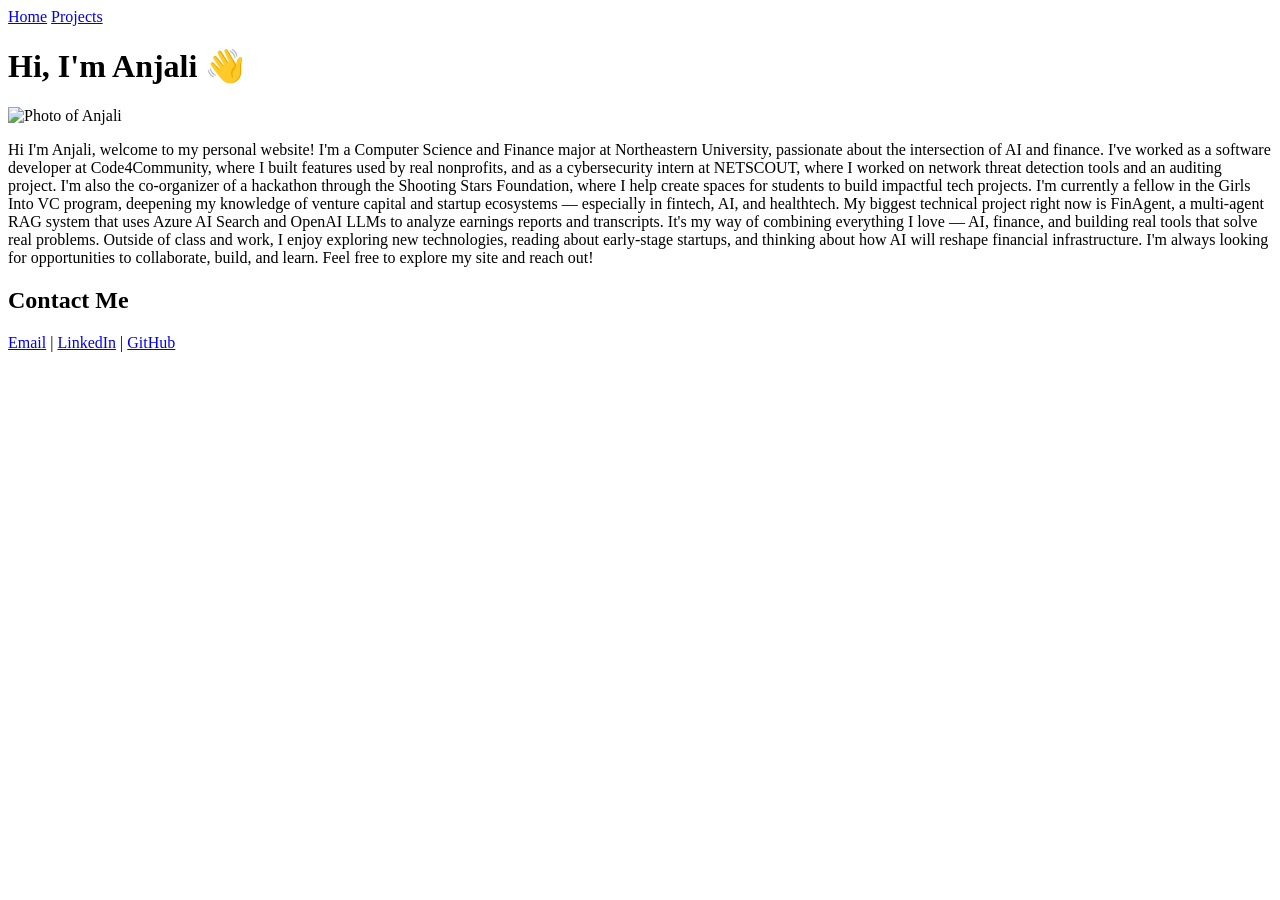
==== index.html @ 1cfe95ff "Create index.html" ====
<!DOCTYPE html>
<html lang="en">
<head>
  <meta charset="UTF-8" />
  <meta name="viewport" content="width=device-width, initial-scale=1.0"/>
  <title>Anjali's Website</title>
  <link rel="stylesheet" href="style.css" />
</head>
<body>

  <nav>
    <a href="index.html">Home</a>
    <a href="projects.html">Projects</a>
  </nav>

  <header>
    <h1>Hi, I'm Anjali 👋</h1>
  </header>

  <main>
    <img src="images/photo.jpg" alt="Photo of Anjali" class="profile-img"/>

    <p>
      Hi I'm Anjali, welcome to my personal website! I'm a Computer Science and Finance 
      major at Northeastern University, passionate about the 
      intersection of AI and finance. I've worked as a software developer 
      at Code4Community, where I built features used by real nonprofits, 
      and as a cybersecurity intern at NETSCOUT, where I worked on 
      network threat detection tools and an auditing project.

      I'm also the co-organizer of a hackathon through the Shooting Stars 
      Foundation, where I help create spaces for students to build 
      impactful tech projects. I'm currently a fellow in the Girls Into VC 
      program, deepening my knowledge of venture capital and startup 
      ecosystems — especially in fintech, AI, and healthtech.

      My biggest technical project right now is FinAgent, a multi-agent 
      RAG system that uses Azure AI Search and OpenAI LLMs to analyze 
      earnings reports and transcripts. It's my way of combining 
      everything I love — AI, finance, and building real tools that solve 
      real problems.

      Outside of class and work, I enjoy exploring new technologies, 
      reading about early-stage startups, and thinking about how AI will 
      reshape financial infrastructure. I'm always looking for 
      opportunities to collaborate, build, and learn. Feel free to 
      explore my site and reach out!
    </p>
  </main>

  <footer>
    <h2>Contact Me</h2>
    <p>
      <a href="mailto:anjalisilina@gmail.com">Email</a> |
      <a href="https://www.linkedin.com/in/anjalisilina/" target="_blank">LinkedIn</a> |
      <a href="https://github.com/anjalisilina/" target="_blank">GitHub</a>
    </p>
  </footer>

</body>
</html>
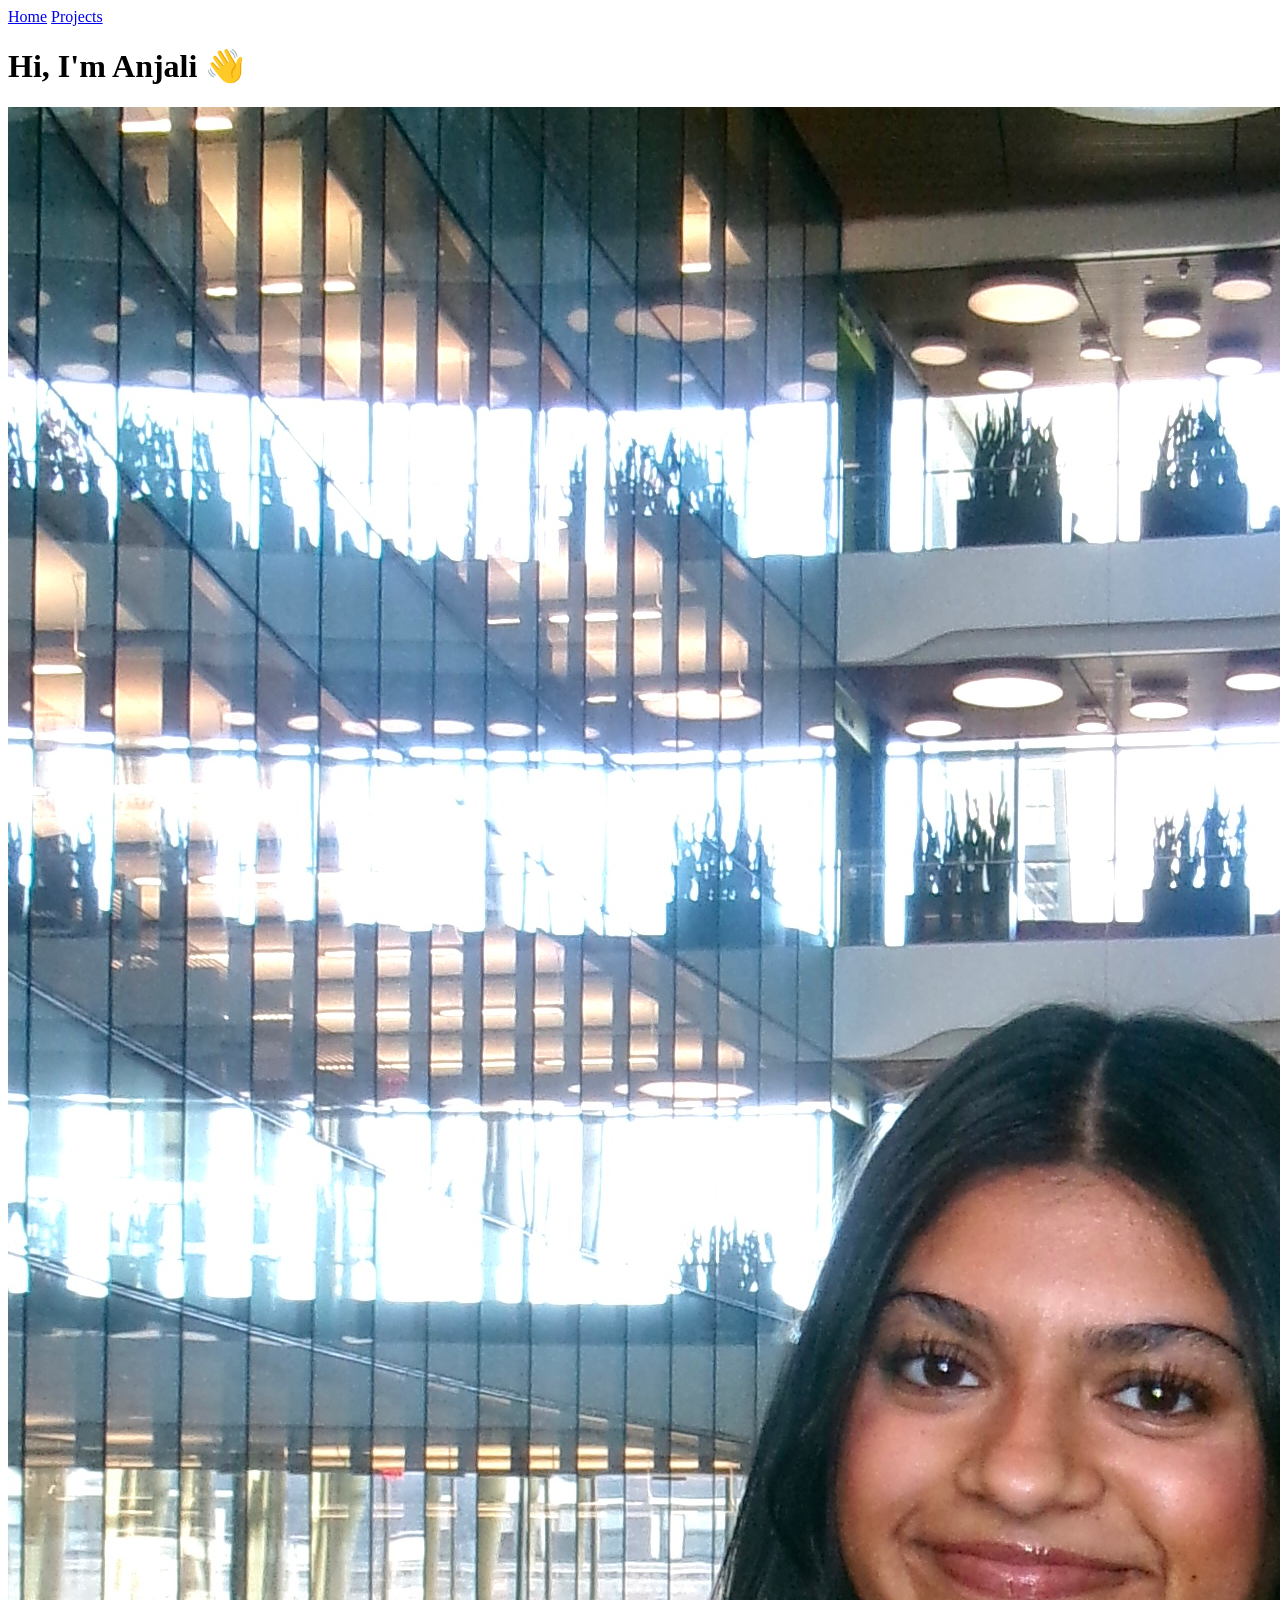
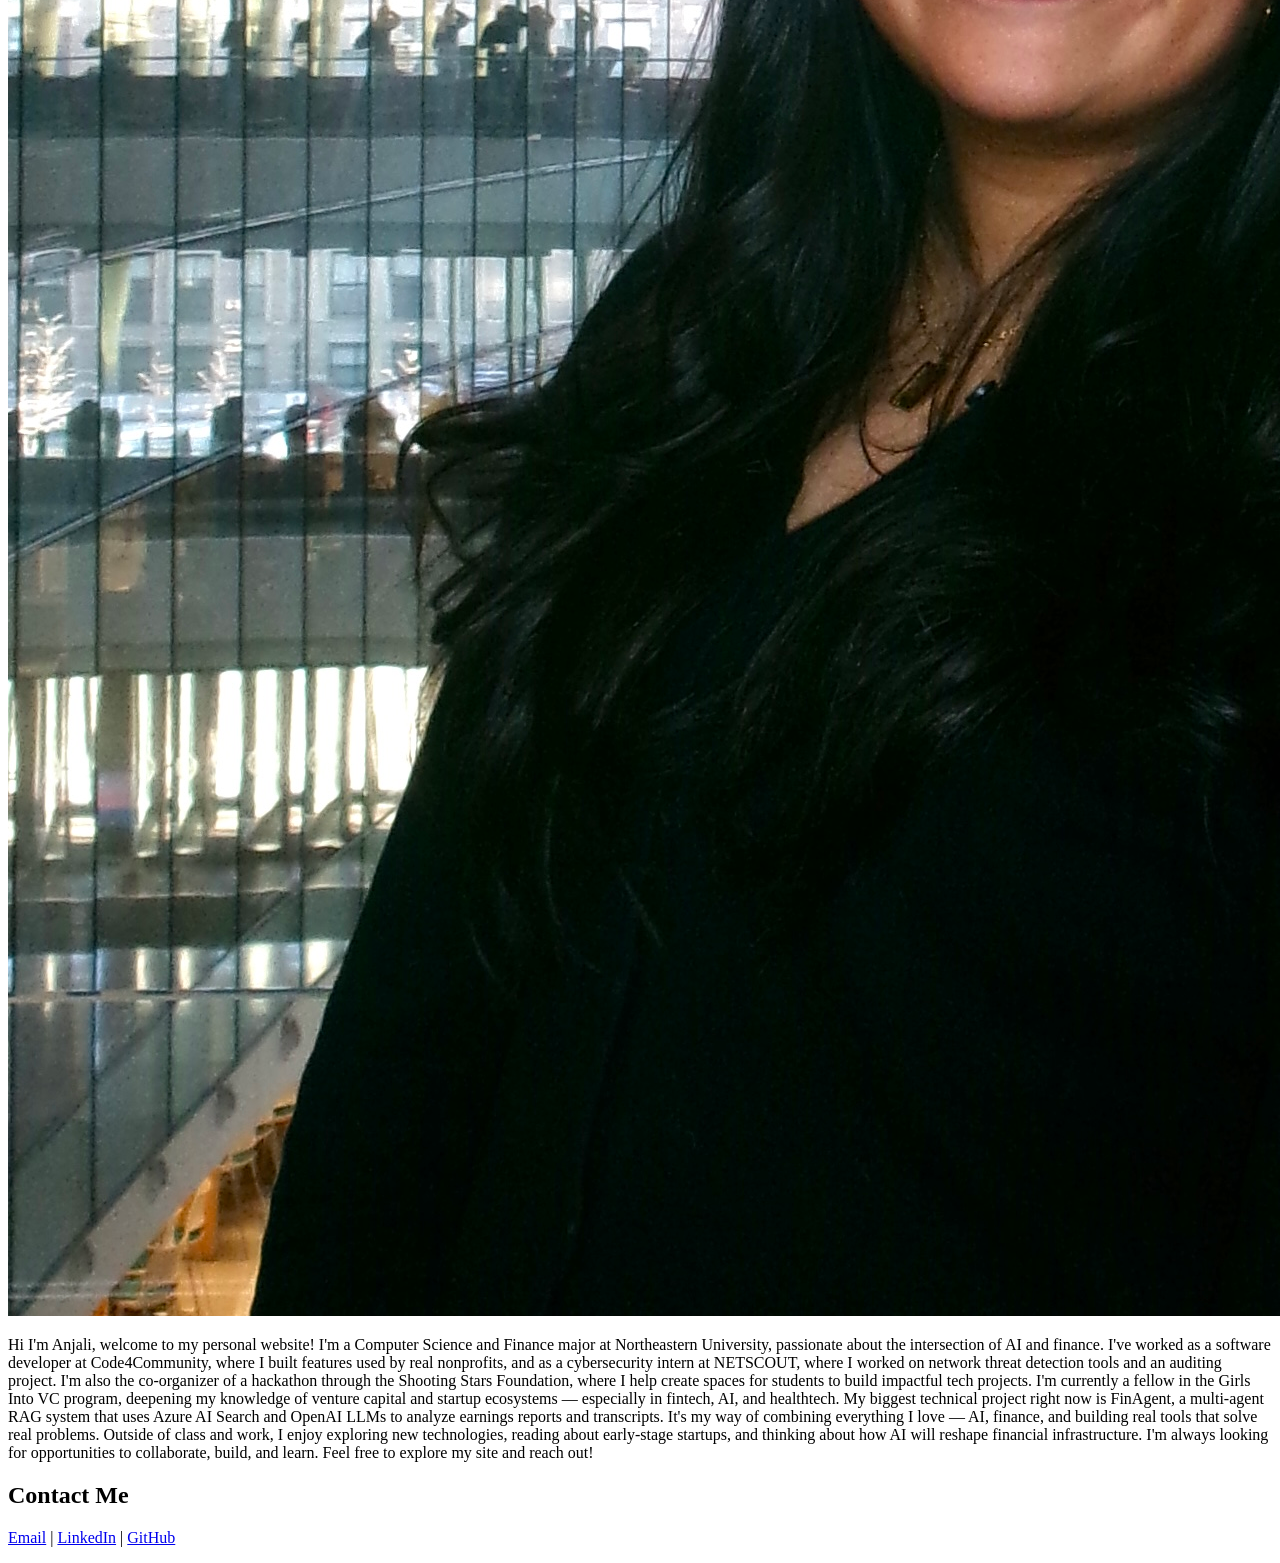
==== commit fc288674: "Update profile image in index.html" ====
--- a/index.html
+++ b/index.html
@@ -18,7 +18,7 @@
   </header>
 
   <main>
-    <img src="images/photo.jpg" alt="Photo of Anjali" class="profile-img"/>
+    <img src="profile_pic.jpg" alt="Photo of Anjali" class="profile-img"/>
 
     <p>
       Hi I'm Anjali, welcome to my personal website! I'm a Computer Science and Finance 
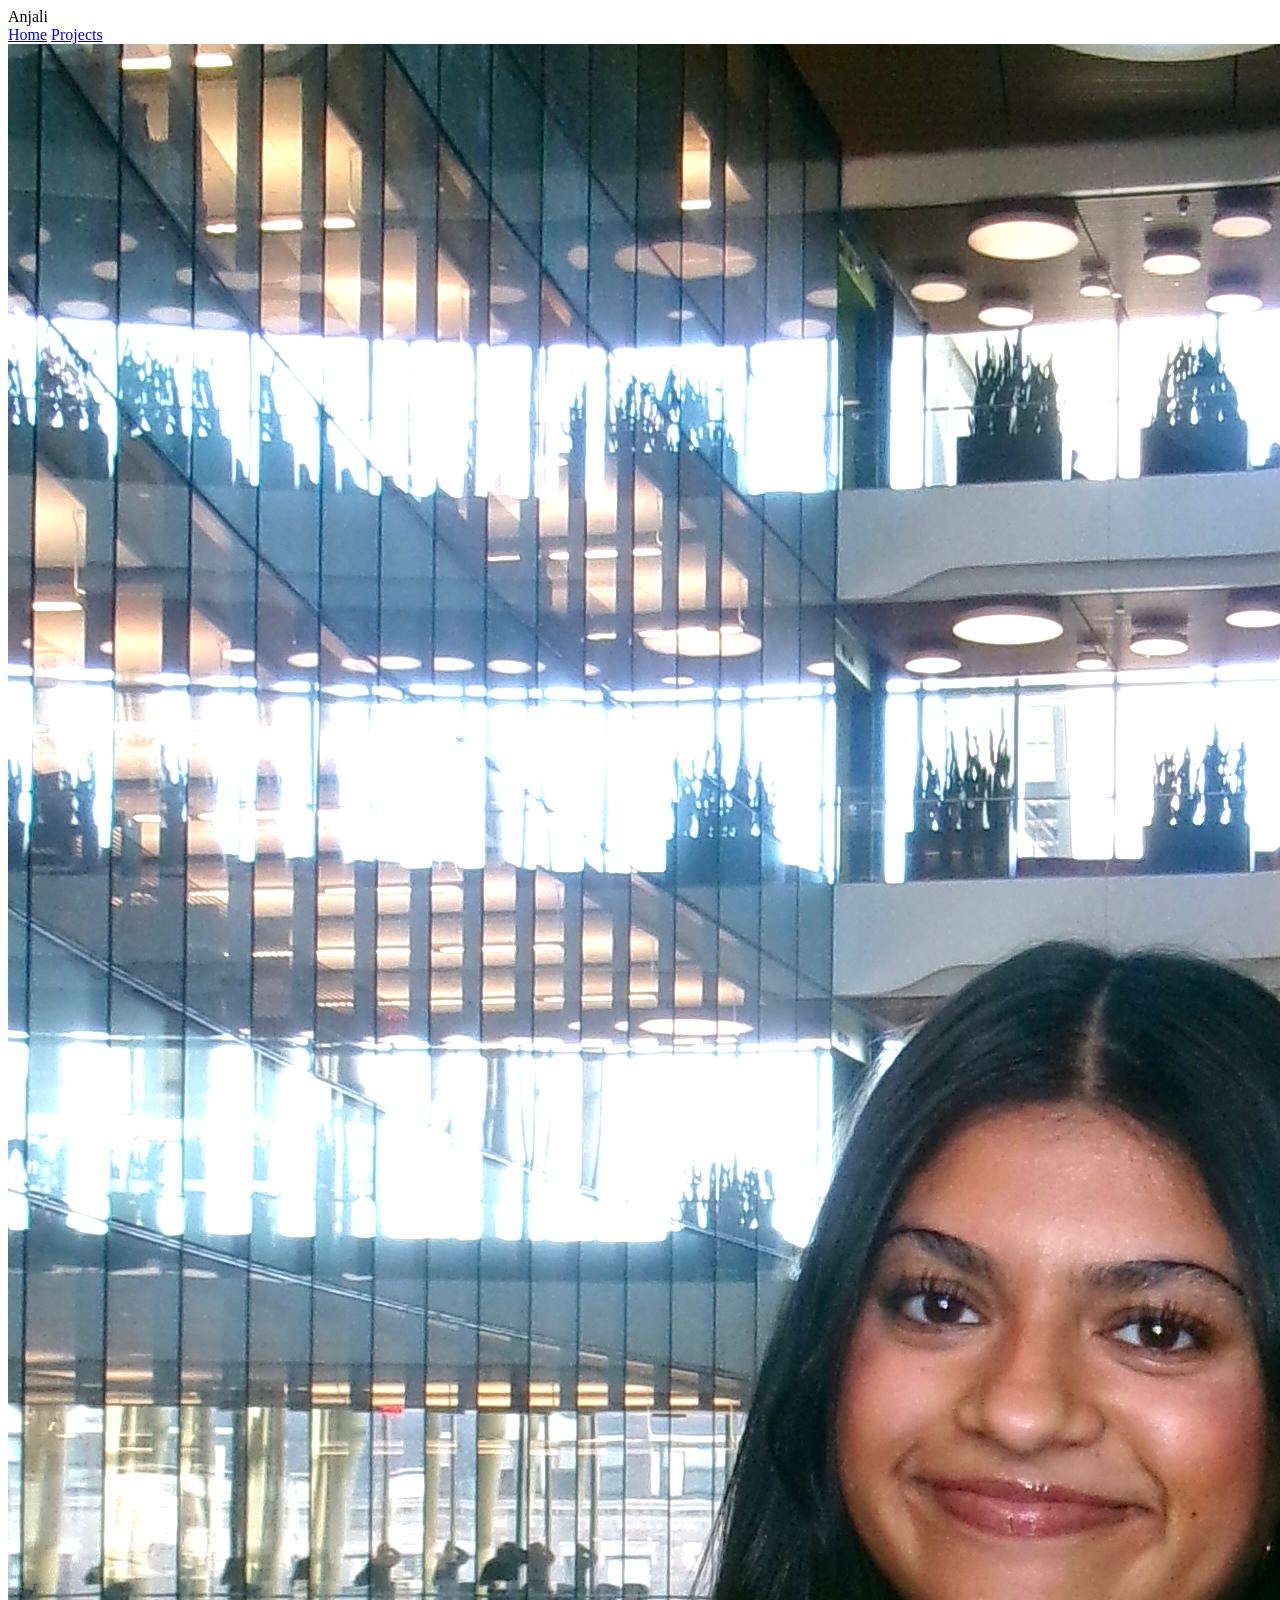
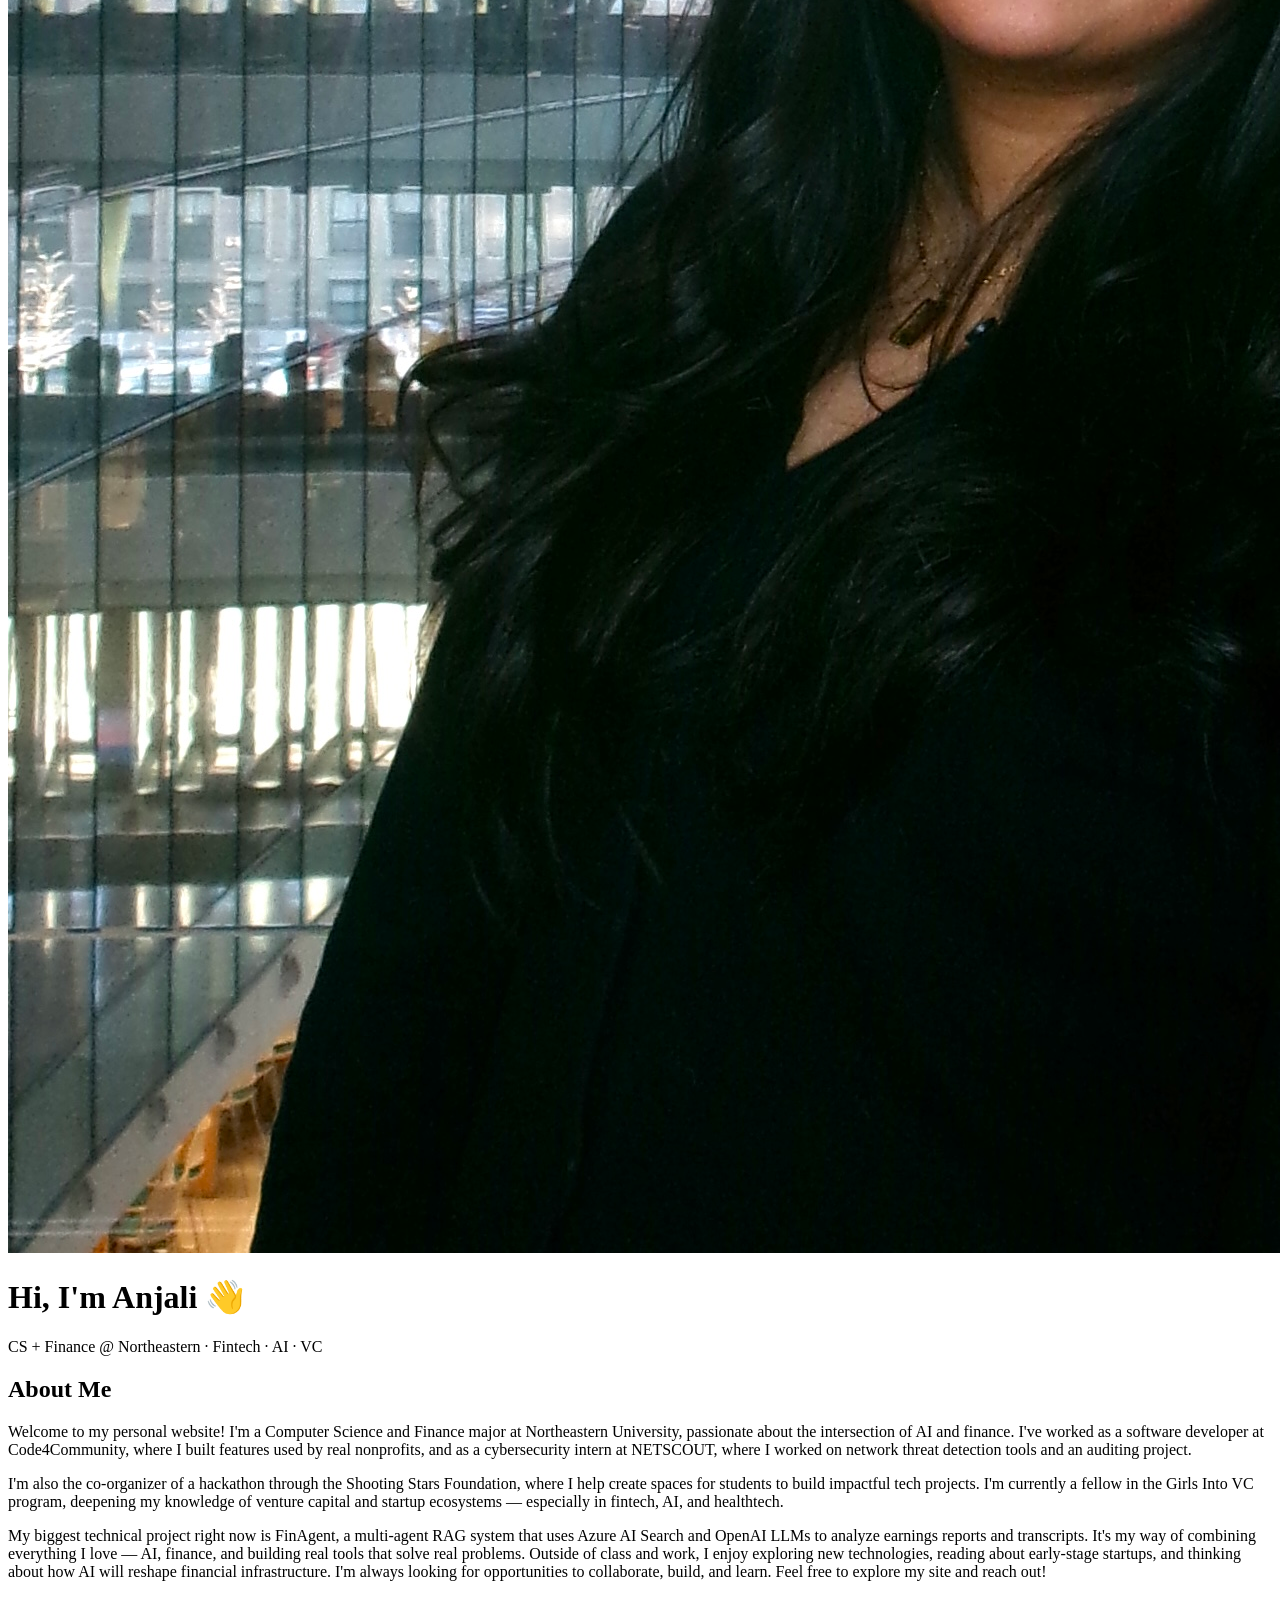
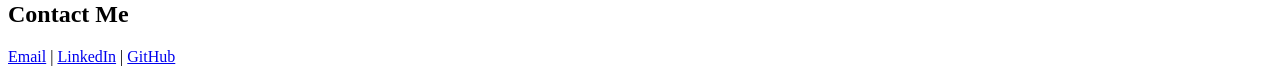
==== commit 94880679: "Edit index.html" ====
--- a/index.html
+++ b/index.html
@@ -7,47 +7,50 @@
   <link rel="stylesheet" href="style.css" />
 </head>
 <body>
-
   <nav>
-    <a href="index.html">Home</a>
-    <a href="projects.html">Projects</a>
+    <div class="nav-logo">Anjali</div>
+    <div class="nav-links">
+      <a href="index.html">Home</a>
+      <a href="projects.html">Projects</a>
+    </div>
   </nav>
-
-  <header>
-    <h1>Hi, I'm Anjali 👋</h1>
+  <header class="hero">
+    <img src="profile_pic.jpg" alt="Photo of Anjali" class="profile-img"/>
+    <div class="hero-text">
+      <h1>Hi, I'm Anjali 👋</h1>
+      <p class="tagline">CS + Finance @ Northeastern · Fintech · AI · VC</p>
+    </div>
   </header>
-
   <main>
-    <img src="profile_pic.jpg" alt="Photo of Anjali" class="profile-img"/>
-
-    <p>
-      Hi I'm Anjali, welcome to my personal website! I'm a Computer Science and Finance 
-      major at Northeastern University, passionate about the 
-      intersection of AI and finance. I've worked as a software developer 
-      at Code4Community, where I built features used by real nonprofits, 
-      and as a cybersecurity intern at NETSCOUT, where I worked on 
-      network threat detection tools and an auditing project.
-
-      I'm also the co-organizer of a hackathon through the Shooting Stars 
-      Foundation, where I help create spaces for students to build 
-      impactful tech projects. I'm currently a fellow in the Girls Into VC 
-      program, deepening my knowledge of venture capital and startup 
-      ecosystems — especially in fintech, AI, and healthtech.
-
-      My biggest technical project right now is FinAgent, a multi-agent 
-      RAG system that uses Azure AI Search and OpenAI LLMs to analyze 
-      earnings reports and transcripts. It's my way of combining 
-      everything I love — AI, finance, and building real tools that solve 
-      real problems.
-
-      Outside of class and work, I enjoy exploring new technologies, 
-      reading about early-stage startups, and thinking about how AI will 
-      reshape financial infrastructure. I'm always looking for 
-      opportunities to collaborate, build, and learn. Feel free to 
-      explore my site and reach out!
-    </p>
+    <section class="about">
+      <h2>About Me</h2>
+      <p>
+        Welcome to my personal website! I'm a Computer Science and Finance
+        major at Northeastern University, passionate about the intersection
+        of AI and finance. I've worked as a software developer at Code4Community,
+        where I built features used by real nonprofits, and as a cybersecurity
+        intern at NETSCOUT, where I worked on network threat detection tools
+        and an auditing project.
+      </p>
+      <p>
+        I'm also the co-organizer of a hackathon through the Shooting Stars
+        Foundation, where I help create spaces for students to build impactful
+        tech projects. I'm currently a fellow in the Girls Into VC program,
+        deepening my knowledge of venture capital and startup ecosystems —
+        especially in fintech, AI, and healthtech.
+      </p>
+      <p>
+        My biggest technical project right now is FinAgent, a multi-agent RAG
+        system that uses Azure AI Search and OpenAI LLMs to analyze earnings
+        reports and transcripts. It's my way of combining everything I love —
+        AI, finance, and building real tools that solve real problems. Outside
+        of class and work, I enjoy exploring new technologies, reading about
+        early-stage startups, and thinking about how AI will reshape financial
+        infrastructure. I'm always looking for opportunities to collaborate,
+        build, and learn. Feel free to explore my site and reach out!
+      </p>
+    </section>
   </main>
-
   <footer>
     <h2>Contact Me</h2>
     <p>
@@ -56,6 +59,5 @@
       <a href="https://github.com/anjalisilina/" target="_blank">GitHub</a>
     </p>
   </footer>
-
 </body>
 </html>
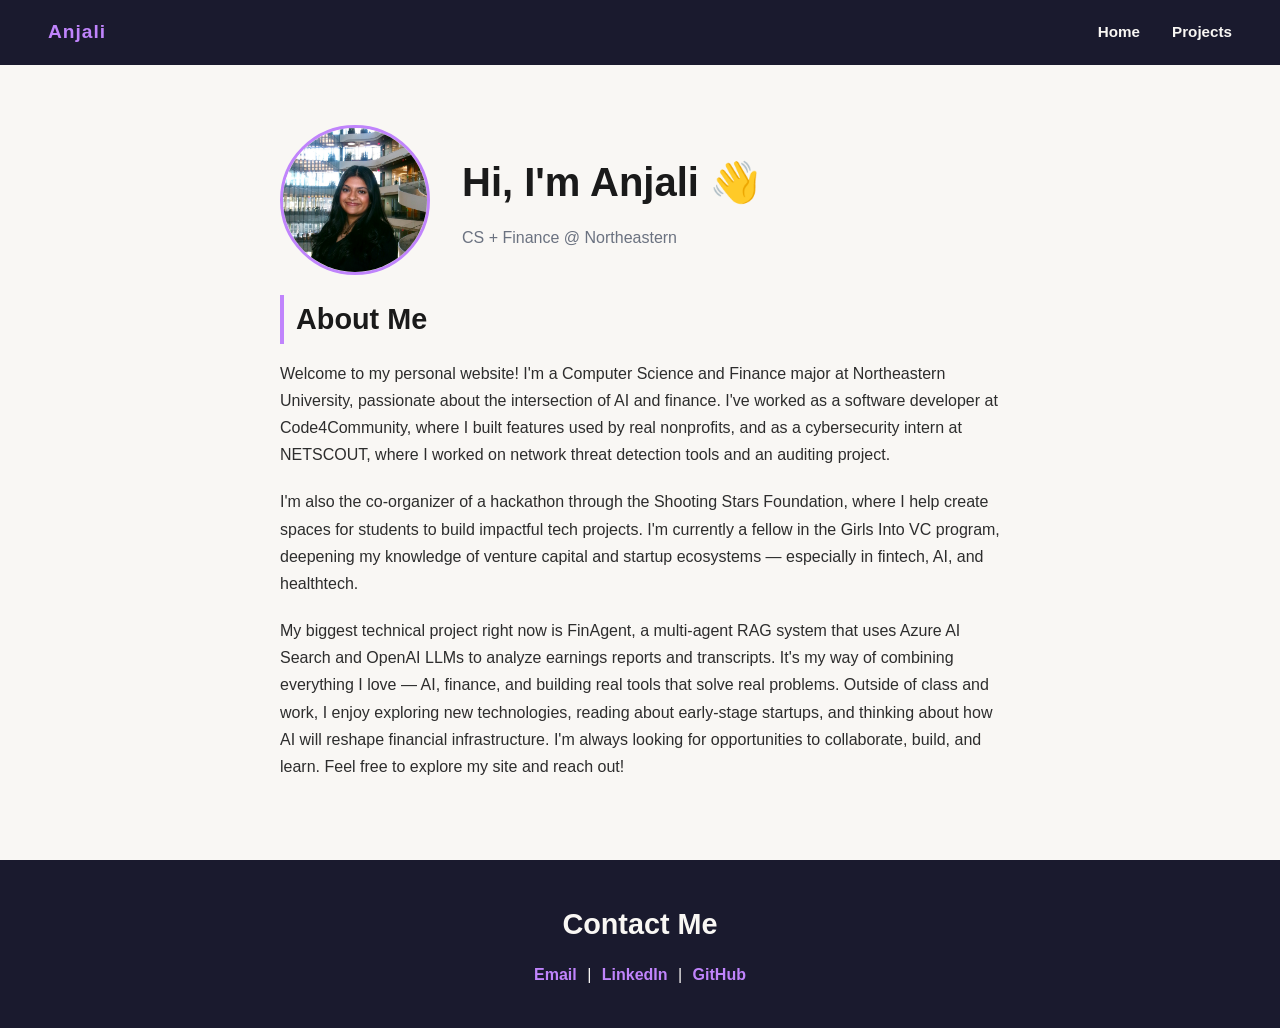
==== commit 2988c047: "Remove extra tags from tagline paragraph" ====
--- a/index.html
+++ b/index.html
@@ -18,7 +18,7 @@
     <img src="profile_pic.jpg" alt="Photo of Anjali" class="profile-img"/>
     <div class="hero-text">
       <h1>Hi, I'm Anjali 👋</h1>
-      <p class="tagline">CS + Finance @ Northeastern · Fintech · AI · VC</p>
+      <p class="tagline">CS + Finance @ Northeastern</p>
     </div>
   </header>
   <main>
--- a/style.css
+++ b/style.css
@@ -0,0 +1,160 @@
+@import url('https://fonts.googleapis.com/css2?family=Inter:wght@400;600;700&display=swap');
+
+* {
+  margin: 0;
+  padding: 0;
+  box-sizing: border-box;
+}
+
+body {
+  font-family: 'Inter', sans-serif;
+  background-color: #f9f7f4;
+  color: #2d2d2d;
+  line-height: 1.7;
+}
+
+nav {
+  position: sticky;
+  top: 0;
+  z-index: 100;
+  background-color: #1a1a2e;
+  padding: 16px 48px;
+  display: flex;
+  justify-content: space-between;
+  align-items: center;
+}
+
+.nav-logo {
+  color: #c084fc;
+  font-size: 1.2rem;
+  font-weight: 700;
+  letter-spacing: 0.05em;
+}
+
+.nav-links {
+  display: flex;
+  gap: 32px;
+}
+
+.nav-links a {
+  color: #f9f7f4;
+  text-decoration: none;
+  font-weight: 600;
+  font-size: 0.95rem;
+}
+
+.nav-links a:hover {
+  color: #c084fc;
+}
+
+header.hero {
+  display: flex;
+  align-items: center;
+  gap: 32px;
+  max-width: 800px;
+  margin: 60px auto 0;
+  padding: 0 40px;
+}
+
+header {
+  padding: 60px 40px 20px;
+  max-width: 800px;
+  margin: 0 auto;
+}
+
+.hero-text h1 {
+  font-size: 2.5rem;
+  font-weight: 700;
+  color: #1a1a1a;
+}
+
+.tagline {
+  margin-top: 8px;
+  font-size: 1rem;
+  color: #6b7280;
+  font-weight: 500;
+}
+
+h1 {
+  font-size: 2.5rem;
+  font-weight: 700;
+  color: #1a1a1a;
+}
+
+h2 {
+  font-size: 1.8rem;
+  font-weight: 600;
+  color: #1a1a1a;
+  margin-bottom: 12px;
+}
+
+h3 {
+  font-size: 1.2rem;
+  margin: 28px 0 10px;
+  color: #4a4a4a;
+}
+
+main {
+  max-width: 800px;
+  margin: 0 auto;
+  padding: 20px 40px 60px;
+}
+
+.about h2 {
+  border-left: 4px solid #c084fc;
+  padding-left: 12px;
+  margin-bottom: 16px;
+}
+
+main p {
+  margin-bottom: 20px;
+  font-size: 1rem;
+}
+
+.profile-img {
+  width: 150px;
+  height: 150px;
+  border-radius: 50%;
+  object-fit: cover;
+  flex-shrink: 0;
+  border: 3px solid #c084fc;
+}
+
+.banner-img {
+  width: 100%;
+  max-height: 240px;
+  object-fit: cover;
+  border-radius: 12px;
+  margin-bottom: 28px;
+}
+
+ul {
+  padding-left: 24px;
+}
+
+ul li {
+  margin-bottom: 10px;
+}
+
+footer {
+  background-color: #1a1a2e;
+  color: #f9f7f4;
+  text-align: center;
+  padding: 40px 20px;
+}
+
+footer h2 {
+  color: #f9f7f4;
+  margin-bottom: 12px;
+}
+
+footer a {
+  color: #c084fc;
+  text-decoration: none;
+  margin: 0 6px;
+  font-weight: 600;
+}
+
+footer a:hover {
+  text-decoration: underline;
+}
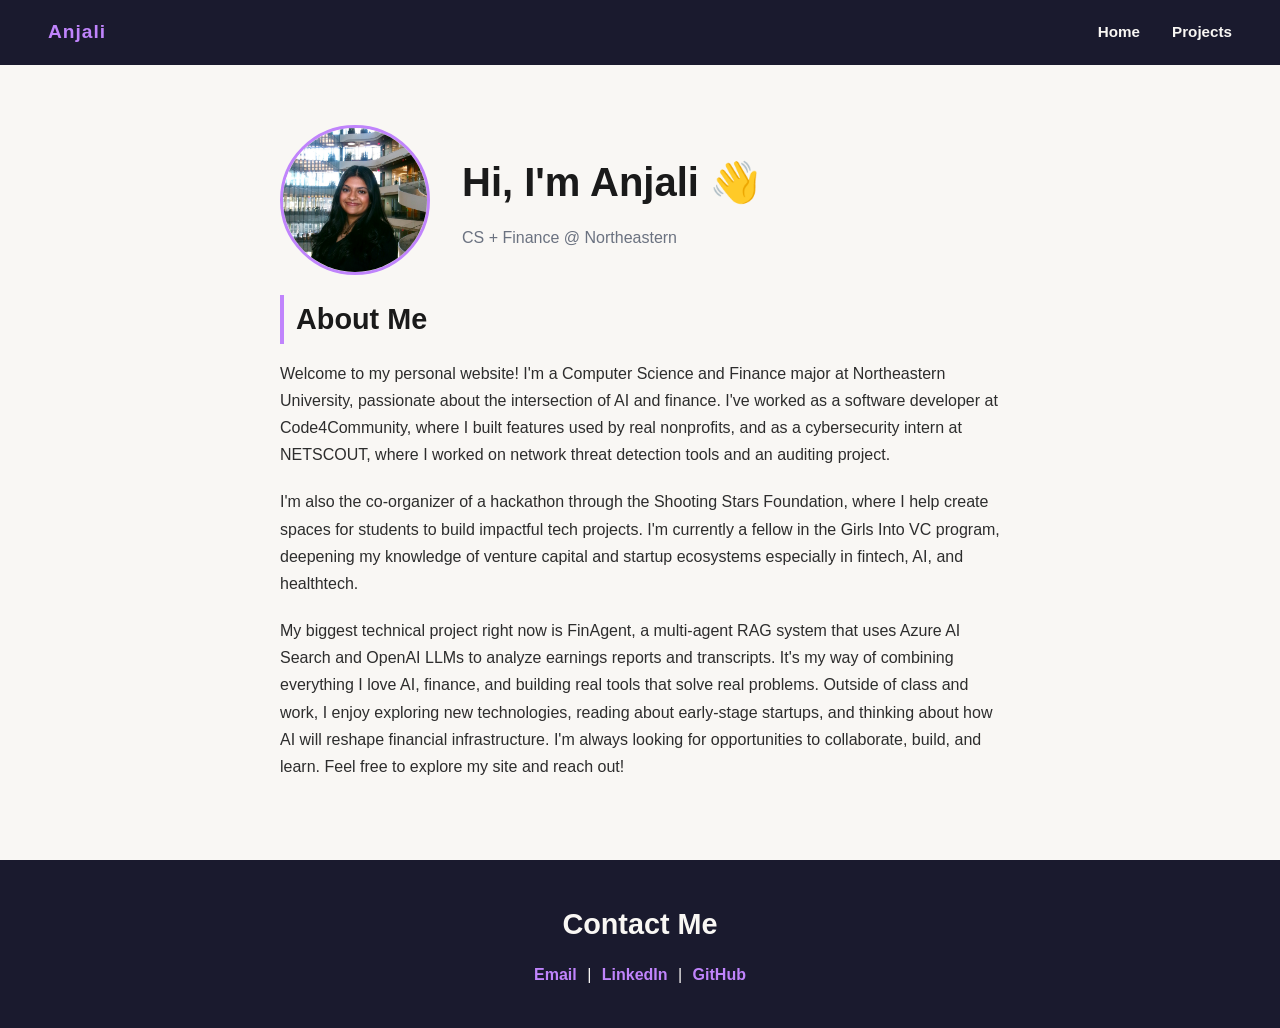
==== commit 6588c43c: "Fix formatting in index.html Removed unnecessary dashes from text." ====
--- a/index.html
+++ b/index.html
@@ -36,13 +36,13 @@
         I'm also the co-organizer of a hackathon through the Shooting Stars
         Foundation, where I help create spaces for students to build impactful
         tech projects. I'm currently a fellow in the Girls Into VC program,
-        deepening my knowledge of venture capital and startup ecosystems —
+        deepening my knowledge of venture capital and startup ecosystems
         especially in fintech, AI, and healthtech.
       </p>
       <p>
         My biggest technical project right now is FinAgent, a multi-agent RAG
         system that uses Azure AI Search and OpenAI LLMs to analyze earnings
-        reports and transcripts. It's my way of combining everything I love —
+        reports and transcripts. It's my way of combining everything I love
         AI, finance, and building real tools that solve real problems. Outside
         of class and work, I enjoy exploring new technologies, reading about
         early-stage startups, and thinking about how AI will reshape financial
